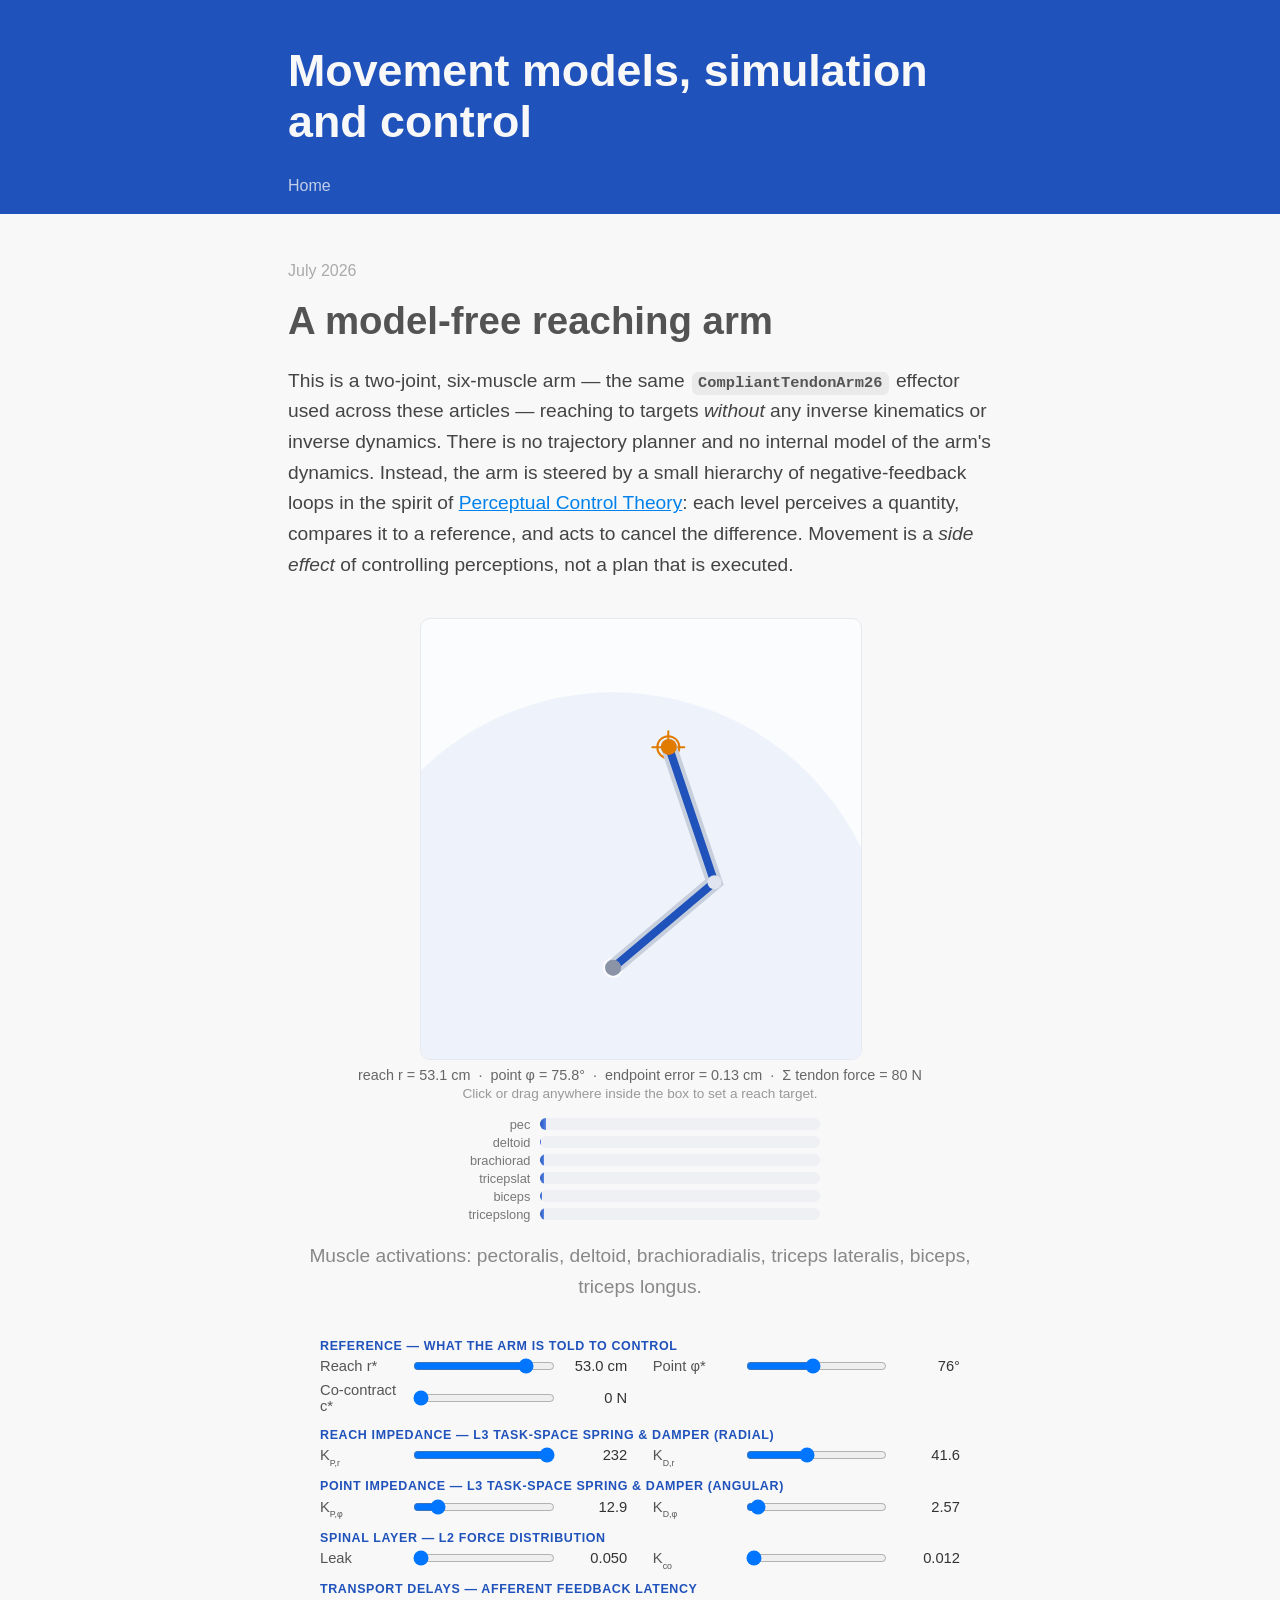
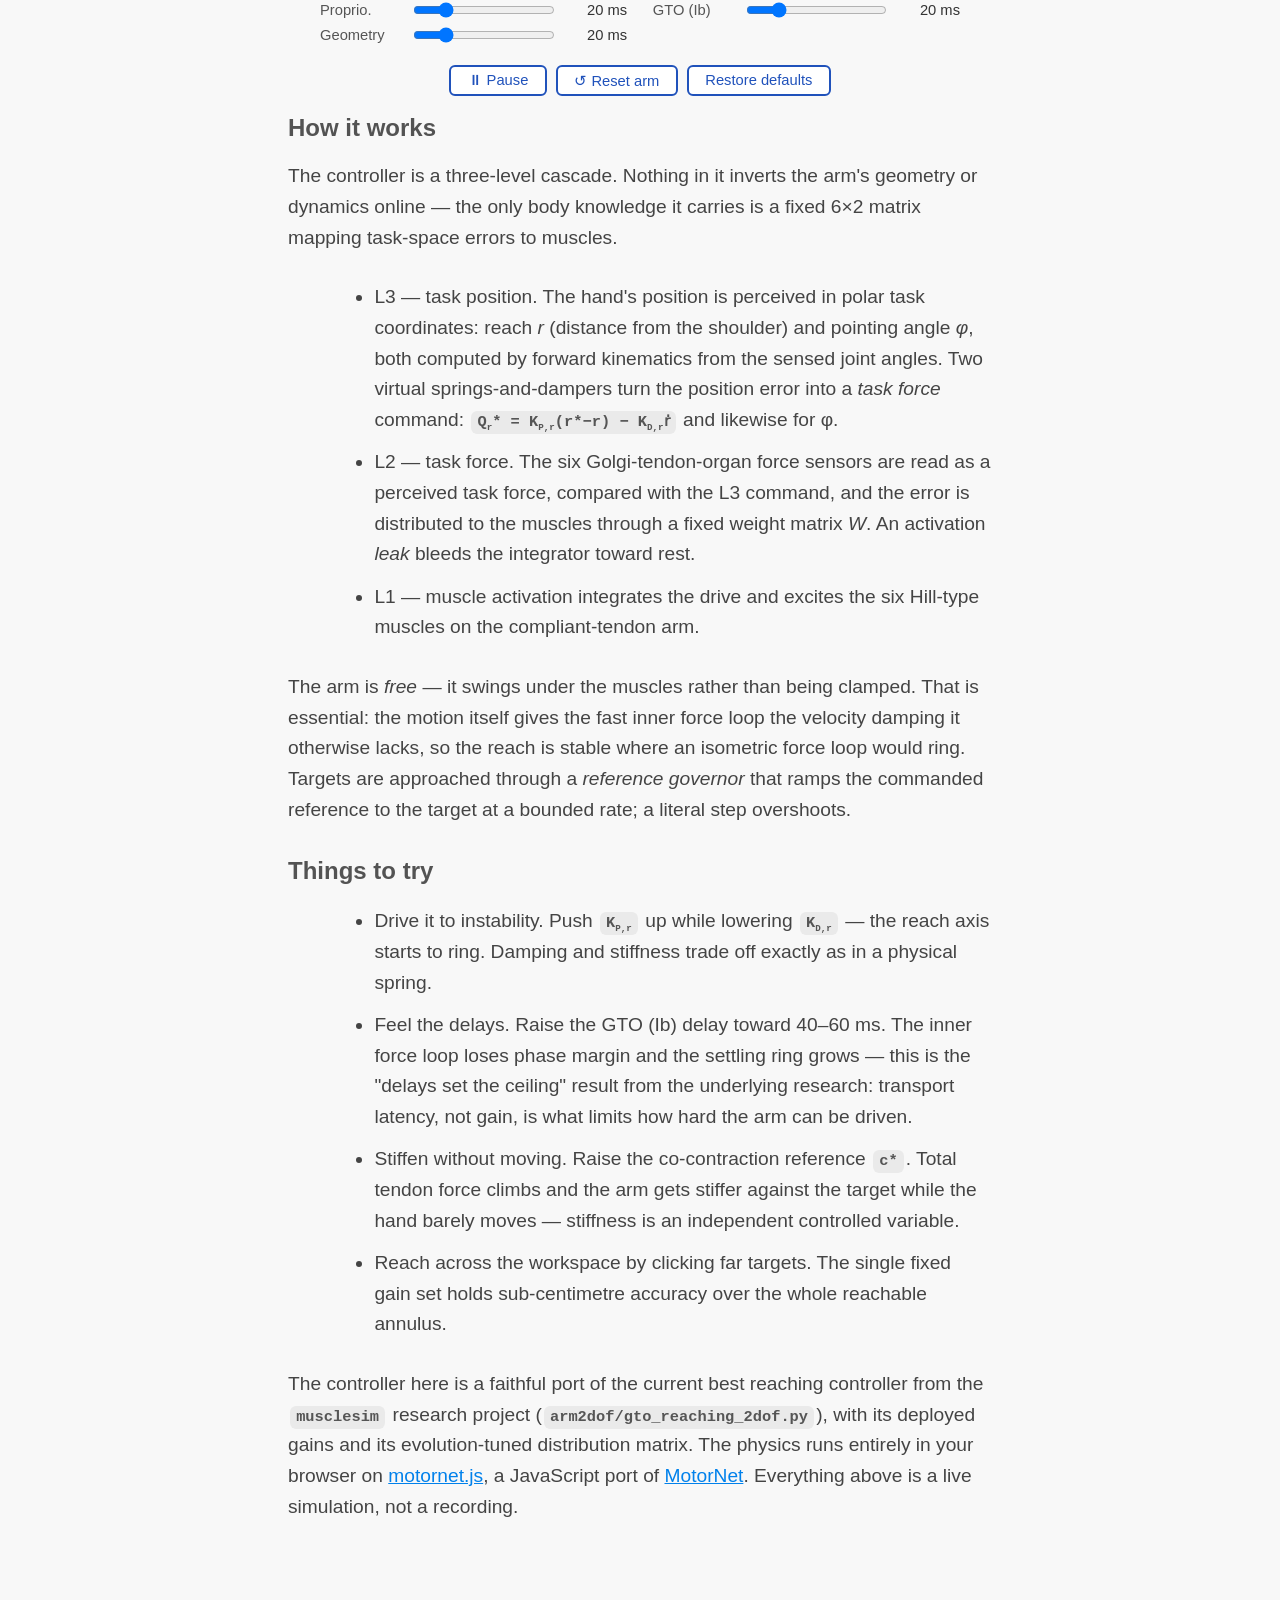
==== articles/reaching-arm/index.html @ ed3d86ed "Add interactive model-free reaching-arm article Port the current best reaching controller from muscl" ====
<!DOCTYPE html>
<html lang="en">
<head>
    <meta charset="utf-8">
    <meta name="viewport" content="width=device-width, initial-scale=1.0, viewport-fit=cover">
    <meta name="theme-color" content="#2052BB">
    <meta name="author" content="Adam Matić">
    <link href="../../css/base.css" rel="stylesheet" type="text/css"/>
    <title>Model-free reaching arm – Movement models</title>
    <meta name="description" content="An interactive 2-DOF, 6-muscle arm that reaches without inverse kinematics or inverse dynamics, controlled by a Perceptual Control Theory cascade running in your browser on motornet.js.">
    <style>
        .sim-wrap { max-width: 46rem; margin: 1.5em auto 0; padding: 0 3rem; }
        .arm-stage {
            position: relative;
            width: 100%;
            max-width: 440px;
            margin: 0 auto;
            aspect-ratio: 1 / 1;
        }
        .arm-stage canvas {
            position: absolute; inset: 0;
            width: 100%; height: 100%;
            background: #fbfcfe;
            border: 1px solid #e6e9f0;
            border-radius: 10px;
            touch-action: none;
            cursor: crosshair;
        }
        .diag {
            text-align: center;
            font-size: 0.9em;
            color: #666;
            font-variant-numeric: tabular-nums;
            margin: 0.6em 0 0.2em;
        }
        .hint { text-align: center; font-size: 0.85em; color: #999; margin-bottom: 1em; }

        /* muscle activation bars */
        .mbars { max-width: 360px; margin: 1em auto 0.4em; }
        .mbar-row { display: flex; align-items: center; gap: 0.6em; margin: 3px 0; }
        .mbar-name { width: 5.5em; font-size: 0.8em; color: #777; text-align: right; }
        .mbar-track { flex: 1; height: 12px; background: #eef0f4; border-radius: 6px; overflow: hidden; }
        .mbar-fill { height: 100%; width: 0%; background: linear-gradient(90deg, #2052BB, #5b86e5); transition: width 0.05s linear; }

        /* control panels */
        .panel { max-width: 40rem; margin: 1.4em auto 0; }
        .panel h3 {
            font-size: 0.78em; text-transform: uppercase; letter-spacing: 0.05em;
            color: #2052BB; margin: 1.1em 0 0.3em; padding: 0; font-family: inherit;
        }
        .ctrl-grid {
            display: grid; grid-template-columns: repeat(auto-fit, minmax(210px, 1fr));
            gap: 0.35em 1.6em;
        }
        .ctrl-grid label { display: flex; align-items: center; gap: 0.6em; font-size: 0.92em; color: #555; }
        .ctrl-grid label .nm { flex: 0 0 5.6em; }
        .ctrl-grid input[type=range] { flex: 1; cursor: pointer; min-width: 60px; }
        .ctrl-grid .vv { flex: 0 0 4.2em; text-align: right; font-variant-numeric: tabular-nums; color: #333; }
        .btn-row { display: flex; flex-wrap: wrap; gap: 0.6em; justify-content: center; margin: 1.2em 0 0; }
        .btn-row button {
            padding: 0.35em 1.1em; font-size: 0.92em; font-family: inherit;
            background: #fff; border: 2px solid #2052BB; color: #2052BB;
            border-radius: 6px; cursor: pointer;
        }
        .btn-row button:hover { background: #f0f4ff; }
        .fig-caption { text-align: center; font-size: 0.88em; color: #888; margin-top: 0.3em; }
    </style>
</head>
<body>
<div id="main_container">
<div id="body">
<div id="banner">
    <div id="banner_wrapper">
        <div id="banner_content">
            <div id="site_title"><a href="/">Movement models, simulation and control</a></div>
            <div id="navigation"><a href="/">Home</a></div>
        </div>
    </div>
</div>

<div id="content">
<div class="article">

<div class="post_date">July 2026</div>
<h1 class="post_title">A model-free reaching arm</h1>

<div class="padding_wrapper">
<p>This is a two-joint, six-muscle arm — the same <code>CompliantTendonArm26</code> effector used across these articles — reaching to targets <em>without</em> any inverse kinematics or inverse dynamics. There is no trajectory planner and no internal model of the arm's dynamics. Instead, the arm is steered by a small hierarchy of negative-feedback loops in the spirit of <a href="https://en.wikipedia.org/wiki/Perceptual_control_theory">Perceptual Control Theory</a>: each level perceives a quantity, compares it to a reference, and acts to cancel the difference. Movement is a <em>side effect</em> of controlling perceptions, not a plan that is executed.</p>
</div>

<div class="sim-wrap">
    <div class="arm-stage">
        <canvas id="arm_canvas"></canvas>
    </div>
    <div class="diag" id="diag">&nbsp;</div>
    <div class="hint">Click or drag anywhere inside the box to set a reach target.</div>

    <div class="mbars" id="muscle_bars"></div>
    <p class="fig-caption">Muscle activations: pectoralis, deltoid, brachioradialis, triceps&nbsp;lateralis, biceps, triceps&nbsp;longus.</p>

    <div class="panel">
        <h3>Reference — what the arm is told to control</h3>
        <div class="ctrl-grid">
            <label><span class="nm">Reach r*</span><input type="range" id="sl_rref" min="0.05" max="0.62" step="0.005"><span class="vv" id="val_rref"></span></label>
            <label><span class="nm">Point φ*</span><input type="range" id="sl_phiref" min="10" max="150" step="1"><span class="vv" id="val_phiref"></span></label>
            <label><span class="nm">Co-contract c*</span><input type="range" id="sl_cref" min="0" max="500" step="5" value="0"><span class="vv" id="val_cref"></span></label>
        </div>

        <h3>Reach impedance — L3 task-space spring &amp; damper (radial)</h3>
        <div class="ctrl-grid">
            <label><span class="nm">K<sub>P,r</sub></span><input type="range" id="sl_kp_r"><span class="vv" id="val_kp_r"></span></label>
            <label><span class="nm">K<sub>D,r</sub></span><input type="range" id="sl_kd_r"><span class="vv" id="val_kd_r"></span></label>
        </div>

        <h3>Point impedance — L3 task-space spring &amp; damper (angular)</h3>
        <div class="ctrl-grid">
            <label><span class="nm">K<sub>P,φ</sub></span><input type="range" id="sl_kp_phi"><span class="vv" id="val_kp_phi"></span></label>
            <label><span class="nm">K<sub>D,φ</sub></span><input type="range" id="sl_kd_phi"><span class="vv" id="val_kd_phi"></span></label>
        </div>

        <h3>Spinal layer — L2 force distribution</h3>
        <div class="ctrl-grid">
            <label><span class="nm">Leak</span><input type="range" id="sl_leak"><span class="vv" id="val_leak"></span></label>
            <label><span class="nm">K<sub>co</sub></span><input type="range" id="sl_k_co"><span class="vv" id="val_k_co"></span></label>
        </div>

        <h3>Transport delays — afferent feedback latency</h3>
        <div class="ctrl-grid">
            <label><span class="nm">Proprio.</span><input type="range" id="sl_prop"><span class="vv" id="val_prop"></span></label>
            <label><span class="nm">GTO (Ib)</span><input type="range" id="sl_gto"><span class="vv" id="val_gto"></span></label>
            <label><span class="nm">Geometry</span><input type="range" id="sl_spn"><span class="vv" id="val_spn"></span></label>
        </div>

        <div class="btn-row">
            <button id="btn_pause">⏸ Pause</button>
            <button id="btn_reset">↺ Reset arm</button>
            <button id="btn_defaults">Restore defaults</button>
        </div>
    </div>
</div>

<h2>How it works</h2>
<div class="padding_wrapper">
<p>The controller is a three-level cascade. Nothing in it inverts the arm's geometry or dynamics online — the only body knowledge it carries is a fixed 6×2 matrix mapping task-space errors to muscles.</p>
<ul>
<li><b>L3 — task position.</b> The hand's position is perceived in polar task coordinates: reach <em>r</em> (distance from the shoulder) and pointing angle <em>φ</em>, both computed by forward kinematics from the sensed joint angles. Two virtual springs-and-dampers turn the position error into a <em>task force</em> command: <code>Q<sub>r</sub>* = K<sub>P,r</sub>(r*−r) − K<sub>D,r</sub>ṙ</code> and likewise for φ.</li>
<li><b>L2 — task force.</b> The six Golgi-tendon-organ force sensors are read as a perceived task force, compared with the L3 command, and the error is distributed to the muscles through a fixed weight matrix <em>W</em>. An activation <em>leak</em> bleeds the integrator toward rest.</li>
<li><b>L1 — muscle activation</b> integrates the drive and excites the six Hill-type muscles on the compliant-tendon arm.</li>
</ul>
<p>The arm is <em>free</em> — it swings under the muscles rather than being clamped. That is essential: the motion itself gives the fast inner force loop the velocity damping it otherwise lacks, so the reach is stable where an isometric force loop would ring. Targets are approached through a <em>reference governor</em> that ramps the commanded reference to the target at a bounded rate; a literal step overshoots.</p>
</div>

<h2>Things to try</h2>
<div class="padding_wrapper">
<ul>
<li><b>Drive it to instability.</b> Push <code>K<sub>P,r</sub></code> up while lowering <code>K<sub>D,r</sub></code> — the reach axis starts to ring. Damping and stiffness trade off exactly as in a physical spring.</li>
<li><b>Feel the delays.</b> Raise the GTO (Ib) delay toward 40–60 ms. The inner force loop loses phase margin and the settling ring grows — this is the "delays set the ceiling" result from the underlying research: transport latency, not gain, is what limits how hard the arm can be driven.</li>
<li><b>Stiffen without moving.</b> Raise the co-contraction reference <code>c*</code>. Total tendon force climbs and the arm gets stiffer against the target while the hand barely moves — stiffness is an independent controlled variable.</li>
<li><b>Reach across the workspace</b> by clicking far targets. The single fixed gain set holds sub-centimetre accuracy over the whole reachable annulus.</li>
</ul>
</div>

<div class="padding_wrapper">
<p>The controller here is a faithful port of the current best reaching controller from the <code>musclesim</code> research project (<code>arm2dof/gto_reaching_2dof.py</code>), with its deployed gains and its evolution-tuned distribution matrix. The physics runs entirely in your browser on <a href="https://github.com/adam-matic/motornetjs">motornet.js</a>, a JavaScript port of <a href="https://github.com/OlivierCodol/MotorNet">MotorNet</a>. Everything above is a live simulation, not a recording.</p>
</div>

</div>
</div>
</div>
</div>

<script type="module" src="./reach-demo.js"></script>
</body>
</html>
---- css/base.css ----
html {
    height: 100%;
    width: 100%;
}


body {
    padding: 0;
    margin: 0;
    background: #F8F8F8;
    color: #444;
    height: 100%;
    width: 100%;
    font-family: "IBM Plex Sans", "Helvetica Neue", Arial, sans-serif !important;
    -webkit-text-size-adjust: 100%;
}



#main_container {
    min-height: 100%;
    position: relative;
}

#body {
    padding-bottom: 6em;
}

#footer {
    margin: 0px auto;
    text-align: center;
    font-size: 0.8em;
    color: #ccc;
    position: absolute;
    width: 100%;
    bottom: 0;
    left: 0;
    right: 0;
    height: 6em;
    line-height: 7em;
}


#banner_wrapper,
#content,
.bg_content,
.pagination,
.archive {
    margin: 0 auto;
}

.article>*,
#archive,
.padding_wrapper {
    max-width: 44rem;
    margin-left: auto;
    margin-right: auto;
    padding-left: 3rem;
    padding-right: 3rem;
}

#banner_wrapper,
.bg_content,
.pagination {
    max-width: 44rem;
    padding: 0 3em 0 3em;
}

#banner_content {
    margin: 0;
}

#banner {
    width: 100%;
    background: #2052BB;
    padding: 0 0 0.7em 0;
    overflow: hidden;
}

#site_title {
    padding: 1em 0 0.5em 0;
    font-size: 2.8em;
    font-family: Lato, "Helvetica Neue", Arial, sans-serif;
}


#site_title a {
    color: #F8F8F8;
    text-decoration: none;
    font-weight: 700;
}

#navigation {
    float: left;
    padding: 0.3em 0;
}

#navigation a {
    font-size: 1.0em;
    line-height: 1.5em;
    padding-right: 1.5em;
    text-decoration: none;
    color: #F8F8F8;
    transition: 0.15s;
    transition-property: opacity;
    opacity: 0.75;
}

#navigation a:visited {
    color: #F8F8F8;
}


#navigation a:hover,
#social a:hover {
    opacity: 1.0;
}


b,
strong {
    font-weight: 500;
}

h1,
h2,
h3,
h4,
h5,
h6,
.archive_year,
.archive_link {
    color: #535353;
    text-decoration: none;
    font-weight: 700;
    font-family: Lato, "Helvetica Neue", Arial, sans-serif;
    margin: 0;
    padding: 0.75em 0 0.25em 0;
}

h1 {
    font-size: 1.8em;
}

h2 {
    font-size: 1.5em;
}

h3 {
    font-size: 1.3em
}

h4 {
    font-size: 1em
}

h5 {
    font-size: .9em
}

h6 {
    font-size: .8em
}

p code,
li code {
    display: inline-block;
    white-space: no-wrap;
    background: #eaeaea;
    font-size: .8em;
    font-weight: bold;
    line-height: 1.5em;
    color: #555;
    border-radius: 0.4em;
    padding: 0 .4em;
    margin: 0em 0.13em;
    font-family: Menlo, Monaco, "Andale Mono", "lucida console", "Courier New", monospace;
    vertical-align: baseline;
}

.article {
    margin: 3em 0;
    padding-bottom: 3em;
}

.article a:visited {
    color: #356082;
}

.article a {
    color: #0181eb;
}

.article a.link_button {
    color: #CA9839;
}

p {
    margin: 0;
    padding: 0.7em 0;
}

.article p {
    overflow-x: hidden;
    overflow-y: hidden;
}

.article .img_container {
    padding: 2em 0 1em 0;
    margin: 0 auto;
    display: block;
    text-align: center;
}

.article .img_border {
    padding: 0;
    max-width: 100%;
    border-radius: 10px;
    box-shadow: #eaeaea 0 0 0px 3px;
    border: #fff 15px solid;
    background: #fff;
    display: inline-block;
}

.article img {
    max-width: 100%;
    height: auto;
    padding: 0;
    margin: 0;
    display: block;
}

.article sup {
    vertical-align: top;
    font-size: 0.6em;
    position: relative;
    top: -0.5em;
}

.article sub {
    vertical-align: bottom;
    font-size: 0.6em;
    position: relative;
    bottom: -0.5em;
}

.article ul {
    padding: 0.6em 0 0.6em 3em;
    margin: 0 auto;
}

.article ul li,
.article ol li {
    padding: 0.3em 0;
    margin-left: 2em;
}

.article ol {
    padding: 0 0 0 3em;
}

.article li,
.article p,
.article .img_container {
    font-size: 1.2em;
    line-height: 1.6em;
}

.article .img_container span {
    margin: 0 auto;
    text-align: center;
    font-size: .8em;
    color: #555;
    display: block;
}


.move_cursor {
    cursor: move;
}

.segmented_container {
    max-width: 500px;
    margin: 0 auto;
}

.slider_container {
    margin: 0 auto;
    padding: 25px 0 25px 0;
    width: 90%;
    max-width: 380px;
}

.long_slider .slider_container {
    max-width: 600px;
}

.slider_left_gutter,
.slider_right_gutter,
.slider_knob {
    background: #777;
}

.slider_left_gutter,
.slider_right_gutter {
    position: absolute;
    height: 4px;
    top: 18px;
    border-radius: 2px;
}

.slider_knob {
    position: absolute;
    width: 40px;
    height: 40px;
    border-radius: 20px;
    cursor: ew-resize;
    touch-action: none;
}

.slider_left_gutter,
.slider_right_gutter {
    top: -2px;
}

.slider_right_gutter {
    opacity: 0.2;
}

.slider_knob {
    left: -20px;
    top: -20px;
}

.post_title {
    font-size: 2.4em;
    padding-top: 0.4em;
}

.post_title a {
    color: #535353;
    text-decoration: none;
    font-weight: 700;
}

.post_title a:visited {
    color: #535353;
}

.post_title a:hover {
   color: #777;
}

.post_date,
.archive_date {
    color: #aaa;
    padding-bottom: 0.2em;
}

.highlight,
pre {
    margin: 0 auto;
    font-size: 1.05em;
}

.highlight>pre.chroma,
.highlight>div.chroma {
    padding: 0.5em;
    overflow-y: hidden;
    overflow-x: scroll;
    -webkit-overflow-scrolling: touch;
}

.highlight {
    margin: 1em auto;
    padding: 0em;
    background-color: #fff;
    border-radius: 8px;
    border: #eaeaea 2px solid;
}


blockquote {
    margin-left: 2.5em;
    padding-left: 1em;
    font-style: italic;
    position: relative;
    border-left: #eaeaea 4px solid;
}

.sqrt {
    position: relative;
    margin-left: 12px;
}

.sqrt:after {
    position: absolute;
    content: '';
    width: 25px;
    left: -12px;
    top: 0px;
    height: 23px;
    background-image: url('../images/sqrt.svg');
}

.drawer_container {
    width: 100%;
    height: auto;
    position: relative;
    margin: 2.3em auto 2em auto;
    padding: 0;
    user-select: none;
}

.drawer_container:after {
    padding-top: 66%;
    display: block;
    content: '';
}

.full_width {
    max-width: 100%;
}

.ratio_20:after {
    padding-top: 20%;
}

.ratio_25:after {
    padding-top: 25%;
}

.ratio_30:after {
    padding-top: 30%;
}

.ratio_40:after {
    padding-top: 40%;
}

.ratio_50:after {
    padding-top: 50%;
}

.ratio_60:after {
    padding-top: 60%;
}

.ratio_70:after {
    padding-top: 70%;
}

.ratio_80:after {
    padding-top: 80%;
}

.ratio_90:after {
    padding-top: 90%;
}

.ratio_100:after {
    padding-top: 100%;
}

.ratio_110:after {
    padding-top: 110%;
}

.ratio_120:after {
    padding-top: 120%;
}

.ratio_130:after {
    padding-top: 130%;
}

table {
    font-size: 1.2em;
    line-height: 1.6em;
    margin: 1em auto;
    border-collapse: collapse;
}

td {
    padding: 0 0.5em;
}

.hanchor {
    font-size: 100%;
    visibility: hidden;
}

h1:hover a,
h2:hover a,
h3:hover a,
h4:hover .hanchor,
h5:hover .hanchor {
    visibility: visible;
}

.hanchor img {
    display: inline;
    vertical-align: middle;
    padding: 0.0em 0.2em;
}

.hidden {
    display: none;
}

.nobreak {
    white-space: nowrap;
}

.click_word {
    display: initial;
}

.tap_word {
    display: none;
}

.rounded_bg {
    position: relative;
    padding: -0.2em 0.3em;
    border-radius: 0.2em;
    background: #eee;
    margin: 0.0em 0.05em;
}


.dotted {
    background-image: linear-gradient(to right, rgba(68, 68, 68, 1) 50%, rgba(68, 68, 68, 0) 0%);
    background-position: 0px 1.15em;
    background-size: 4px 2px;
    background-repeat: repeat-x;
}

.move_cursor {
    cursor: move;
}

.drag_div {
    position: absolute;
    cursor: move;
}

.metric_word {
    display: initial;
}

.imperial_word {
    display: none;
}

.show_imperial .metric_word {
    display: none;
}

.show_imperial .imperial_word {
    display: initial;
}

.non_selectable {
    user-select: none;
    -webkit-user-select: none;
    -moz-user-select: none;
    -khtml-user-select: none;
    -ms-user-select: none;
}

.equation {
    font-size: 1.42em;
    font-weight: 500;
    overflow-x: auto;
    overflow-y: visible;
    margin: -0.5em auto;
    text-align: center;
    padding: 1.5em 1em;
    line-height: 1.8em;
    white-space: nowrap;
}

.equation span {
    display: inline-block;
}

.equation_frac {
    display: inline-block;
    position: relative;
    vertical-align: middle;
    letter-spacing: 0.001em;
    text-align: center;
}

.equation_frac span {
    display: inline-block;
}

.equation_frac>span {
    display: block;
    margin-top: -0.3em;
    margin-bottom: -0.1em;
}

span.equation_div_symbol {
    font-size: 0;
    display: block;
    height: 2px;
    width: 100%;
    background: #444;
}

.play_pause_button,
.restart_button,
.undo_button {
    position: absolute;
    width: 44px;
    height: 44px;
    bottom: 0px;
    left: 0px;
    background-image: url('/images/play_pause.png');
    background-repeat: no-repeat;
    background-size: 132px 44px;
    background-position: -44px 0px;
    cursor: pointer;
    background-color: rgba(0, 0, 0, 0.05);
    border-radius: 6px;
    touch-action: manipulation;
}

.undo_button {
    background-image: url('/images/undo.png');
    background-size: 44px 44px;
    background-position: 0px 0px;
}

.play_pause_button.white,
.restart_button.white {
    background-image: url('/images/play_pause_white.png');
    background-color: rgba(255, 255, 255, 0.05);
}

.play_pause_button:hover,
.restart_button:hover,
.undo_button:hover {
    opacity: 0.8;
}

.restart_button {
    background-position: -88px 0px;
}

.play_pause_button.playing {
    background-position: 0px 0px;
}

.segmented_control_container {
    background: #ddd;
    height: 40px;
    position: relative;
    border-radius: 10px;
    margin-bottom: 2em;
}

.segmented_control_on,
.segmented_control_off {
    position: absolute;
    text-align: center;
    border-radius: 7px;
    height: 36px;
    cursor: pointer;
    font-size: 20px;
    line-height: 36px;
    text-align: center;
    font-weight: 500;
}

.segmented_control_on {
    background: #F8F8F8;
}

.segmented_control_off:hover {
    background: #e8e8e8;
}

.dark .segmented_control_container {
    background: #111;
}

.dark .segmented_control_on {
    background: #272727;
}

.dark .segmented_control_off:hover {
    background: #2c2c2c;
}

@media (pointer:coarse) {
    .click_word {
        display: none;
    }
    .tap_word {
        display: initial;
    }
}

@media (hover: none) {
    .hanchor {
        display: none;
    }
}

.pagination {
    position: relative;
    padding: 2em 0;
    text-decoration: none;
}

.pagination a,
.pagination a:visited {
    padding: 0 1em;
    color: #888;
    text-decoration: none;
}

.pagination a:hover {
    color: #aaa;
    text-decoration: none;
}

.pagination .older_entries {
    position: absolute;
    left: 0;
}

.pagination .newer_entries {
    position: absolute;
    right: 0;
}

.canvas_container {
    position: absolute;
    top: 0;
    bottom: 0;
    left: 0;
    right: 0;
}

.medium_drawer {
    max-width: 600px;
}

.small_drawer {
    max-width: 400px;
}

.square_drawer:after {
    padding-top: 100%;
}

@media only screen and (max-width: 760px) {
    #site_title {
        font-size: 2.5em;
    }
}

@media only screen and (max-width: 450px) {
    #banner_wrapper,
    .bg_content {
        padding: 0 1.2em;
    }
    .article>*,
    #archive {
        padding-left: 1.2rem;
        padding-right: 1.2rem;
    }
    .padding_wrapper {
        padding-left: 1.2rem;
        padding-right: 1.2rem;
    }
    .article ul {
        padding-left: 2em;
    }
    #social a {
        margin: 0 -3px;
    }
    p {
        font-size: 1.1em;
        line-height: 1.6em;
    }
    .article .img_border {
        border: #fff 10px solid;
    }
    blockquote {
        margin-left: 1.0em;
    }
    .segmented_control_on,
    .segmented_control_off {
        font-size: 18px;
    }
}

@media only screen and (max-width: 350px) {
    p {
        font-size: 1.0em;
        line-height: 1.6em;
    }
    #navigation a {
        padding-right: 1em;
    }
    #social a {
        margin: 0 -5px;
    }
    #banner_wrapper,
    .bg_content {
        padding: 0 1em;
    }
    .article>*,
    #archive {
        padding-left: 1rem;
        padding-right: 1rem;
    }
    .padding_wrapper {
        padding-left: 1rem;
        padding-right: 1rem;
    }
    .segmented_control_on,
    .segmented_control_off {
        font-size: 16px;
    }
}

@media only screen and (max-width: 520px) {
    .slider_container {
        max-width: 320px;
    }
    .long_slider .slider_container {
        max-width: 320px;
    }
}

@media only screen and (max-width: 420px) {
    .slider_container {
        max-width: 300px;
    }
    .long_slider .slider_container {
        max-width: 300px;
    }
}

@media only screen and (max-width: 360px) {
    .slider_container {
        max-width: 260px;
    }
    .long_slider .slider_container {
        max-width: 260px;
    }
}
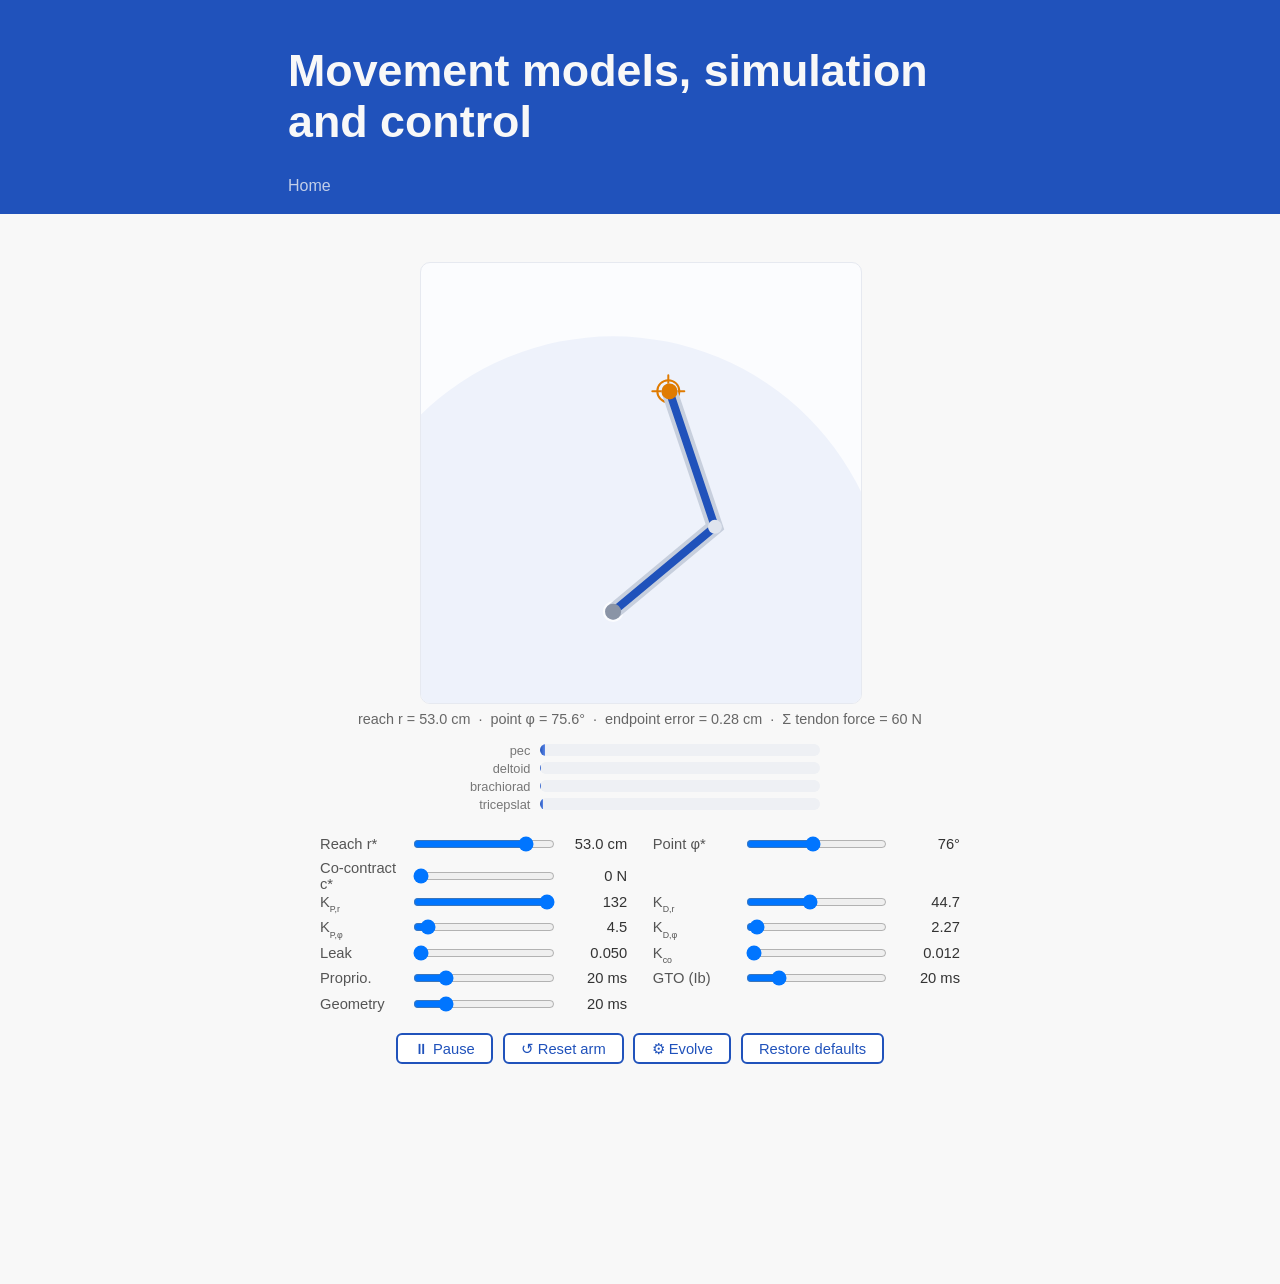
==== commit 1f5df4db: "Reaching arm: four muscles, no prose, in-browser evolution Rework the model-free reaching-arm simula" ====
--- a/articles/reaching-arm/index.html
+++ b/articles/reaching-arm/index.html
@@ -7,7 +7,7 @@
     <meta name="author" content="Adam Matić">
     <link href="../../css/base.css" rel="stylesheet" type="text/css"/>
     <title>Model-free reaching arm – Movement models</title>
-    <meta name="description" content="An interactive 2-DOF, 6-muscle arm that reaches without inverse kinematics or inverse dynamics, controlled by a Perceptual Control Theory cascade running in your browser on motornet.js.">
+    <meta name="description" content="An interactive 2-DOF, 4-muscle arm that reaches without inverse kinematics or inverse dynamics, controlled by a Perceptual Control Theory cascade running in your browser on motornet.js, with an in-browser evolutionary optimiser.">
     <style>
         .sim-wrap { max-width: 46rem; margin: 1.5em auto 0; padding: 0 3rem; }
         .arm-stage {
@@ -81,51 +81,28 @@
 <div id="content">
 <div class="article">
 
-<div class="post_date">July 2026</div>
-<h1 class="post_title">A model-free reaching arm</h1>
-
-<div class="padding_wrapper">
-<p>This is a two-joint, six-muscle arm — the same <code>CompliantTendonArm26</code> effector used across these articles — reaching to targets <em>without</em> any inverse kinematics or inverse dynamics. There is no trajectory planner and no internal model of the arm's dynamics. Instead, the arm is steered by a small hierarchy of negative-feedback loops in the spirit of <a href="https://en.wikipedia.org/wiki/Perceptual_control_theory">Perceptual Control Theory</a>: each level perceives a quantity, compares it to a reference, and acts to cancel the difference. Movement is a <em>side effect</em> of controlling perceptions, not a plan that is executed.</p>
-</div>
-
 <div class="sim-wrap">
     <div class="arm-stage">
         <canvas id="arm_canvas"></canvas>
     </div>
     <div class="diag" id="diag">&nbsp;</div>
-    <div class="hint">Click or drag anywhere inside the box to set a reach target.</div>
 
     <div class="mbars" id="muscle_bars"></div>
-    <p class="fig-caption">Muscle activations: pectoralis, deltoid, brachioradialis, triceps&nbsp;lateralis, biceps, triceps&nbsp;longus.</p>
 
     <div class="panel">
-        <h3>Reference — what the arm is told to control</h3>
         <div class="ctrl-grid">
             <label><span class="nm">Reach r*</span><input type="range" id="sl_rref" min="0.05" max="0.62" step="0.005"><span class="vv" id="val_rref"></span></label>
             <label><span class="nm">Point φ*</span><input type="range" id="sl_phiref" min="10" max="150" step="1"><span class="vv" id="val_phiref"></span></label>
             <label><span class="nm">Co-contract c*</span><input type="range" id="sl_cref" min="0" max="500" step="5" value="0"><span class="vv" id="val_cref"></span></label>
         </div>
 
-        <h3>Reach impedance — L3 task-space spring &amp; damper (radial)</h3>
         <div class="ctrl-grid">
             <label><span class="nm">K<sub>P,r</sub></span><input type="range" id="sl_kp_r"><span class="vv" id="val_kp_r"></span></label>
             <label><span class="nm">K<sub>D,r</sub></span><input type="range" id="sl_kd_r"><span class="vv" id="val_kd_r"></span></label>
-        </div>
-
-        <h3>Point impedance — L3 task-space spring &amp; damper (angular)</h3>
-        <div class="ctrl-grid">
             <label><span class="nm">K<sub>P,φ</sub></span><input type="range" id="sl_kp_phi"><span class="vv" id="val_kp_phi"></span></label>
             <label><span class="nm">K<sub>D,φ</sub></span><input type="range" id="sl_kd_phi"><span class="vv" id="val_kd_phi"></span></label>
-        </div>
-
-        <h3>Spinal layer — L2 force distribution</h3>
-        <div class="ctrl-grid">
             <label><span class="nm">Leak</span><input type="range" id="sl_leak"><span class="vv" id="val_leak"></span></label>
             <label><span class="nm">K<sub>co</sub></span><input type="range" id="sl_k_co"><span class="vv" id="val_k_co"></span></label>
-        </div>
-
-        <h3>Transport delays — afferent feedback latency</h3>
-        <div class="ctrl-grid">
             <label><span class="nm">Proprio.</span><input type="range" id="sl_prop"><span class="vv" id="val_prop"></span></label>
             <label><span class="nm">GTO (Ib)</span><input type="range" id="sl_gto"><span class="vv" id="val_gto"></span></label>
             <label><span class="nm">Geometry</span><input type="range" id="sl_spn"><span class="vv" id="val_spn"></span></label>
@@ -134,34 +111,11 @@
         <div class="btn-row">
             <button id="btn_pause">⏸ Pause</button>
             <button id="btn_reset">↺ Reset arm</button>
+            <button id="btn_evolve">⚙ Evolve</button>
             <button id="btn_defaults">Restore defaults</button>
         </div>
+        <div class="diag" id="evo_status">&nbsp;</div>
     </div>
-</div>
-
-<h2>How it works</h2>
-<div class="padding_wrapper">
-<p>The controller is a three-level cascade. Nothing in it inverts the arm's geometry or dynamics online — the only body knowledge it carries is a fixed 6×2 matrix mapping task-space errors to muscles.</p>
-<ul>
-<li><b>L3 — task position.</b> The hand's position is perceived in polar task coordinates: reach <em>r</em> (distance from the shoulder) and pointing angle <em>φ</em>, both computed by forward kinematics from the sensed joint angles. Two virtual springs-and-dampers turn the position error into a <em>task force</em> command: <code>Q<sub>r</sub>* = K<sub>P,r</sub>(r*−r) − K<sub>D,r</sub>ṙ</code> and likewise for φ.</li>
-<li><b>L2 — task force.</b> The six Golgi-tendon-organ force sensors are read as a perceived task force, compared with the L3 command, and the error is distributed to the muscles through a fixed weight matrix <em>W</em>. An activation <em>leak</em> bleeds the integrator toward rest.</li>
-<li><b>L1 — muscle activation</b> integrates the drive and excites the six Hill-type muscles on the compliant-tendon arm.</li>
-</ul>
-<p>The arm is <em>free</em> — it swings under the muscles rather than being clamped. That is essential: the motion itself gives the fast inner force loop the velocity damping it otherwise lacks, so the reach is stable where an isometric force loop would ring. Targets are approached through a <em>reference governor</em> that ramps the commanded reference to the target at a bounded rate; a literal step overshoots.</p>
-</div>
-
-<h2>Things to try</h2>
-<div class="padding_wrapper">
-<ul>
-<li><b>Drive it to instability.</b> Push <code>K<sub>P,r</sub></code> up while lowering <code>K<sub>D,r</sub></code> — the reach axis starts to ring. Damping and stiffness trade off exactly as in a physical spring.</li>
-<li><b>Feel the delays.</b> Raise the GTO (Ib) delay toward 40–60 ms. The inner force loop loses phase margin and the settling ring grows — this is the "delays set the ceiling" result from the underlying research: transport latency, not gain, is what limits how hard the arm can be driven.</li>
-<li><b>Stiffen without moving.</b> Raise the co-contraction reference <code>c*</code>. Total tendon force climbs and the arm gets stiffer against the target while the hand barely moves — stiffness is an independent controlled variable.</li>
-<li><b>Reach across the workspace</b> by clicking far targets. The single fixed gain set holds sub-centimetre accuracy over the whole reachable annulus.</li>
-</ul>
-</div>
-
-<div class="padding_wrapper">
-<p>The controller here is a faithful port of the current best reaching controller from the <code>musclesim</code> research project (<code>arm2dof/gto_reaching_2dof.py</code>), with its deployed gains and its evolution-tuned distribution matrix. The physics runs entirely in your browser on <a href="https://github.com/adam-matic/motornetjs">motornet.js</a>, a JavaScript port of <a href="https://github.com/OlivierCodol/MotorNet">MotorNet</a>. Everything above is a live simulation, not a recording.</p>
 </div>
 
 </div>
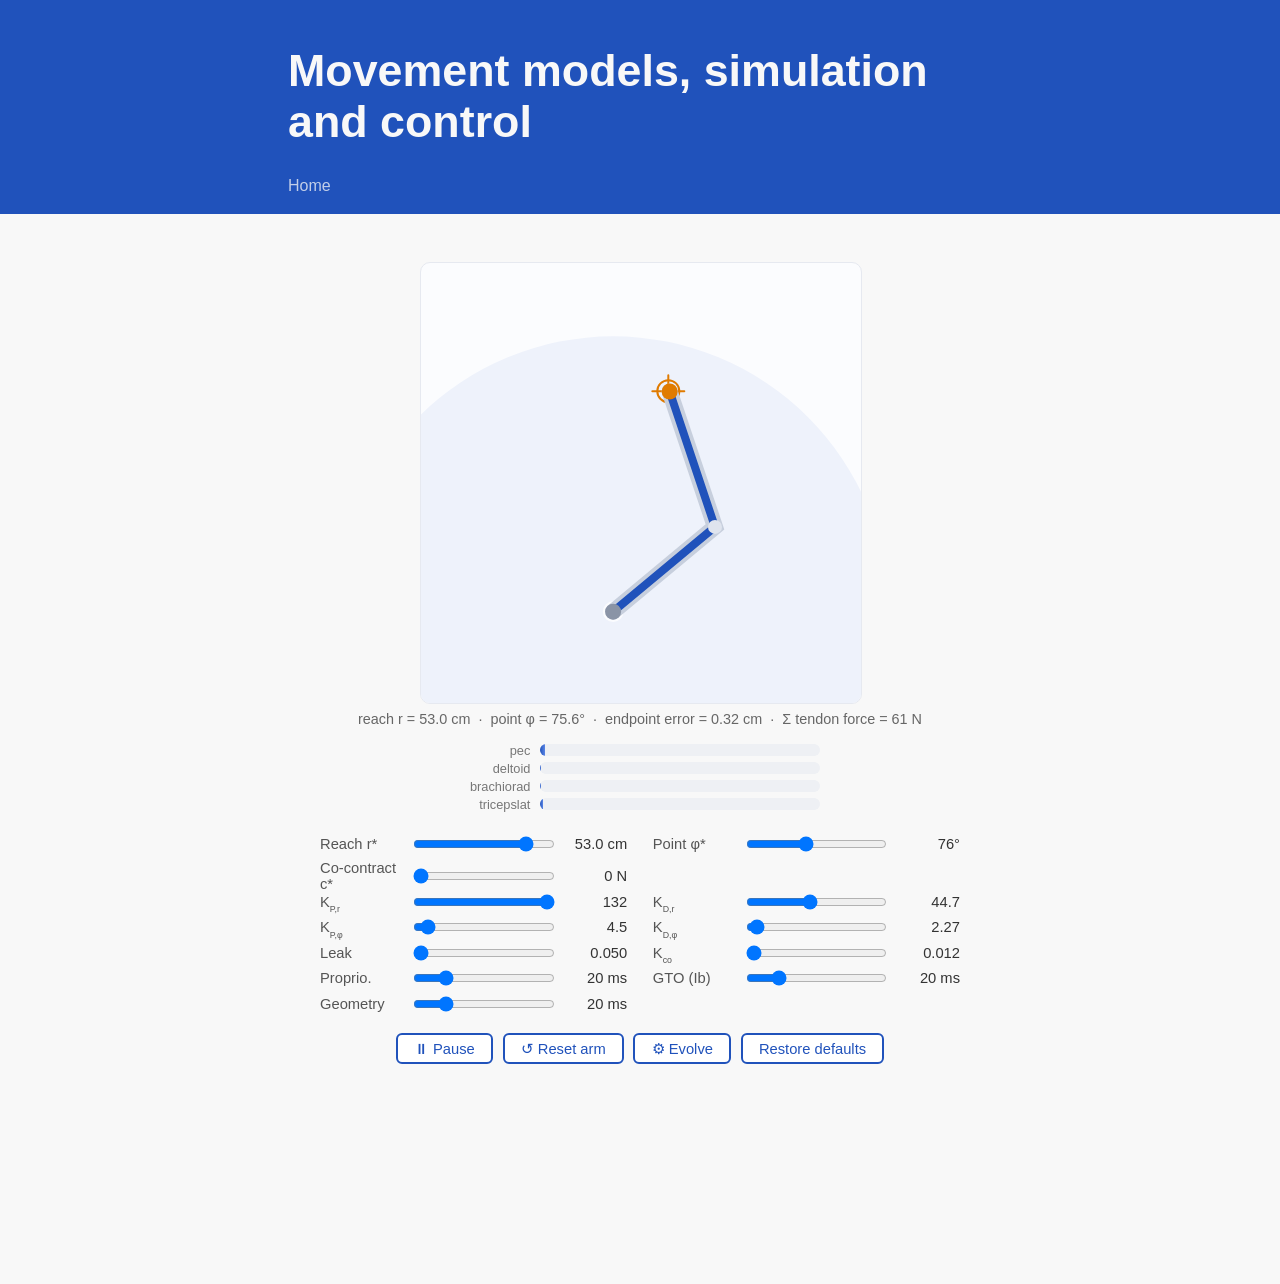
==== commit 841f2a91: "Widen shoulder range to 160° to enlarge the reachable workspace A rasterised forward-kinematics anal" ====
--- a/articles/reaching-arm/index.html
+++ b/articles/reaching-arm/index.html
@@ -92,7 +92,7 @@
     <div class="panel">
         <div class="ctrl-grid">
             <label><span class="nm">Reach r*</span><input type="range" id="sl_rref" min="0.05" max="0.62" step="0.005"><span class="vv" id="val_rref"></span></label>
-            <label><span class="nm">Point φ*</span><input type="range" id="sl_phiref" min="10" max="150" step="1"><span class="vv" id="val_phiref"></span></label>
+            <label><span class="nm">Point φ*</span><input type="range" id="sl_phiref" min="10" max="170" step="1"><span class="vv" id="val_phiref"></span></label>
             <label><span class="nm">Co-contract c*</span><input type="range" id="sl_cref" min="0" max="500" step="5" value="0"><span class="vv" id="val_cref"></span></label>
         </div>
 
